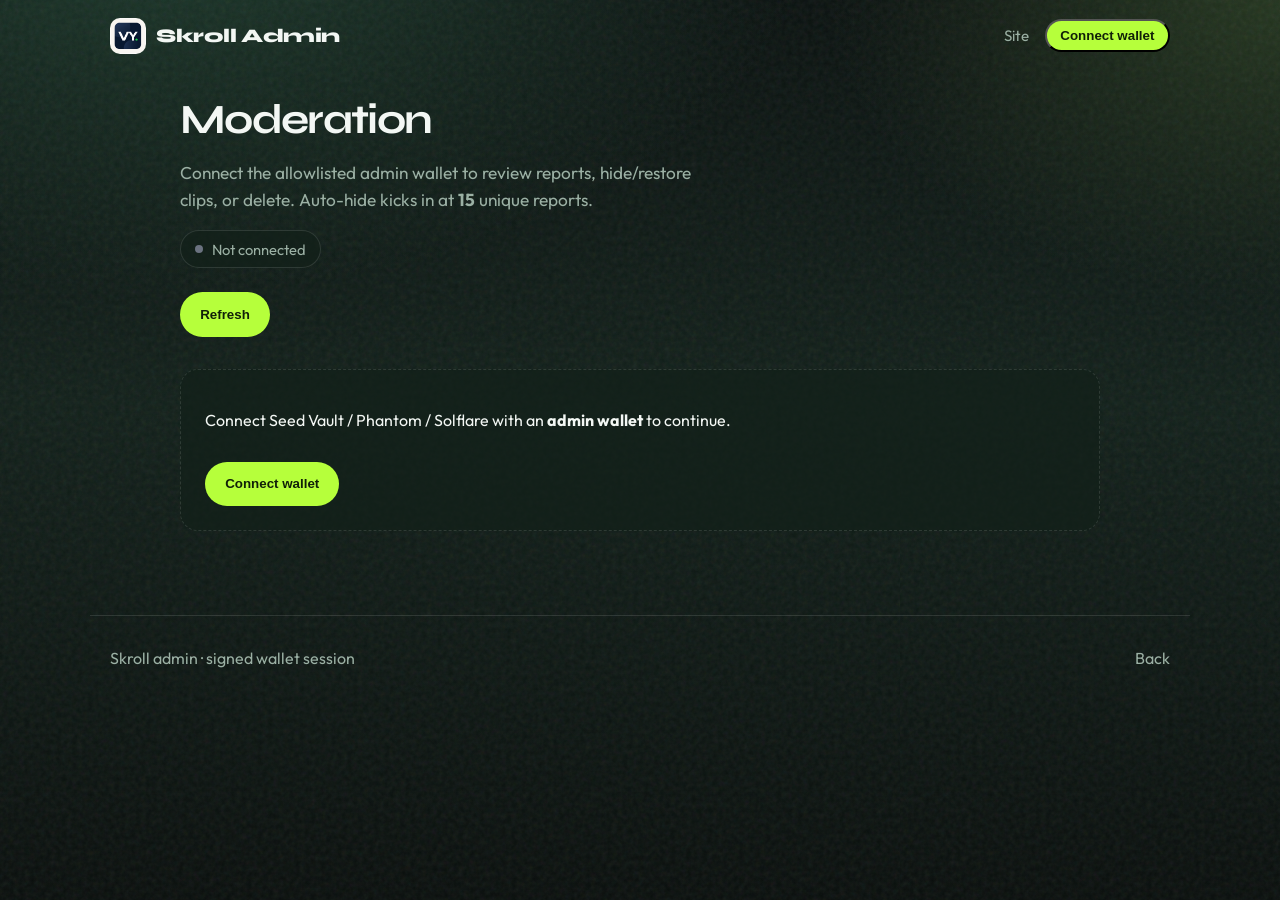
==== admin.html @ eefc5527 "Add wallet-gated admin moderation panel." ====
<!DOCTYPE html>
<html lang="en">
  <head>
    <meta charset="utf-8" />
    <meta name="viewport" content="width=device-width, initial-scale=1" />
    <title>Skroll Admin</title>
    <meta name="robots" content="noindex" />
    <link rel="icon" href="./icon.png" type="image/png" />
    <link rel="preconnect" href="https://fonts.googleapis.com" />
    <link rel="preconnect" href="https://fonts.gstatic.com" crossorigin />
    <link
      href="https://fonts.googleapis.com/css2?family=Outfit:wght@400;600;700;800&family=Syne:wght@700;800&display=swap"
      rel="stylesheet"
    />
    <link rel="stylesheet" href="./styles.css" />
    <link rel="stylesheet" href="./admin.css" />
  </head>
  <body>
    <div class="grain" aria-hidden="true"></div>

    <header class="top">
      <a class="brand" href="./">
        <img src="./icon.png" alt="" width="36" height="36" />
        <span>Skroll Admin</span>
      </a>
      <nav>
        <a href="./">Site</a>
        <button class="nav-cta" type="button" id="connectBtn">Connect wallet</button>
      </nav>
    </header>

    <main class="admin">
      <section class="admin-hero">
        <h1>Moderation</h1>
        <p class="lede">
          Connect the allowlisted admin wallet to review reports, hide/restore clips, or delete.
          Auto-hide kicks in at <strong>15</strong> unique reports.
        </p>
        <div class="session" id="session">
          <span class="dot" id="sessionDot"></span>
          <span id="sessionLabel">Not connected</span>
        </div>
      </section>

      <section class="admin-toolbar" id="toolbar" hidden>
        <button class="btn primary" type="button" id="refreshBtn">Refresh</button>
        <span id="stats" class="muted"></span>
      </section>

      <p class="err" id="error" hidden></p>

      <div class="gate" id="gate">
        <p>Connect Seed Vault / Phantom / Solflare with an <strong>admin wallet</strong> to continue.</p>
        <button class="btn primary" type="button" id="connectBtn2">Connect wallet</button>
      </div>

      <div class="admin-list" id="list" hidden></div>
    </main>

    <footer>
      <span>Skroll admin · signed wallet session</span>
      <a href="./">Back</a>
    </footer>

    <script src="./admin.js"></script>
  </body>
</html>
---- styles.css ----
:root {
  --bg0: #0b1210;
  --bg1: #12201a;
  --ink: #f3f7f4;
  --muted: #9bb0a4;
  --line: rgba(243, 247, 244, 0.12);
  --accent: #b6ff3b;
  --accent-ink: #102008;
  --warn: #ff7a59;
  --card: rgba(18, 32, 26, 0.72);
  --font-display: "Syne", sans-serif;
  --font-body: "Outfit", sans-serif;
  --radius: 18px;
  --max: 1100px;
}

* {
  box-sizing: border-box;
}

html {
  scroll-behavior: smooth;
}

body {
  margin: 0;
  min-height: 100vh;
  color: var(--ink);
  font-family: var(--font-body);
  background:
    radial-gradient(1200px 700px at 12% -10%, #1d3a2c 0%, transparent 55%),
    radial-gradient(900px 600px at 100% 0%, #24351f 0%, transparent 50%),
    linear-gradient(180deg, var(--bg0), var(--bg1) 45%, #0a0f0d);
  overflow-x: hidden;
}

a {
  color: inherit;
  text-decoration: none;
}

code {
  font-size: 0.92em;
  color: var(--accent);
}

.grain {
  pointer-events: none;
  position: fixed;
  inset: 0;
  opacity: 0.08;
  background-image: url("data:image/svg+xml,%3Csvg viewBox='0 0 200 200' xmlns='http://www.w3.org/2000/svg'%3E%3Cfilter id='n'%3E%3CfeTurbulence type='fractalNoise' baseFrequency='0.85' numOctaves='3' stitchTiles='stitch'/%3E%3C/filter%3E%3Crect width='100%25' height='100%25' filter='url(%23n)'/%3E%3C/svg%3E");
  z-index: 0;
}

.top,
main,
footer {
  position: relative;
  z-index: 1;
}

.top {
  max-width: var(--max);
  margin: 0 auto;
  padding: 1.1rem 1.25rem;
  display: flex;
  align-items: center;
  justify-content: space-between;
  gap: 1rem;
}

.brand {
  display: inline-flex;
  align-items: center;
  gap: 0.65rem;
  font-family: var(--font-display);
  font-weight: 800;
  letter-spacing: -0.03em;
  font-size: 1.2rem;
}

.brand img {
  border-radius: 10px;
}

nav {
  display: flex;
  align-items: center;
  gap: 1rem;
  color: var(--muted);
  font-size: 0.95rem;
}

nav a:hover {
  color: var(--ink);
}

.nav-cta {
  color: var(--accent-ink) !important;
  background: var(--accent);
  padding: 0.45rem 0.85rem;
  border-radius: 999px;
  font-weight: 700;
}

.hero {
  max-width: var(--max);
  margin: 0 auto;
  min-height: calc(100vh - 5rem);
  padding: 1.5rem 1.25rem 3rem;
  display: grid;
  grid-template-columns: 1.1fr 0.9fr;
  gap: 2rem;
  align-items: center;
}

.brand-mark {
  margin: 0 0 0.35rem;
  font-family: var(--font-display);
  font-size: clamp(3.4rem, 9vw, 6.4rem);
  font-weight: 800;
  letter-spacing: -0.06em;
  line-height: 0.9;
  background: linear-gradient(120deg, var(--ink) 20%, var(--accent));
  -webkit-background-clip: text;
  background-clip: text;
  color: transparent;
  animation: rise 0.9s ease both;
}

.hero h1 {
  margin: 0;
  font-family: var(--font-display);
  font-size: clamp(1.7rem, 3.6vw, 2.6rem);
  line-height: 1.05;
  letter-spacing: -0.04em;
  animation: rise 0.9s ease 0.08s both;
}

.lede {
  max-width: 34rem;
  margin: 1rem 0 0;
  color: var(--muted);
  font-size: 1.08rem;
  line-height: 1.55;
  animation: rise 0.9s ease 0.16s both;
}

.cta-row {
  display: flex;
  flex-wrap: wrap;
  gap: 0.75rem;
  margin-top: 1.5rem;
  animation: rise 0.9s ease 0.24s both;
}

.btn {
  display: inline-flex;
  align-items: center;
  justify-content: center;
  padding: 0.85rem 1.2rem;
  border-radius: 999px;
  font-weight: 700;
  border: 1px solid transparent;
  transition: transform 0.2s ease, background 0.2s ease, border-color 0.2s ease;
}

.btn:hover {
  transform: translateY(-1px);
}

.btn.primary {
  background: var(--accent);
  color: var(--accent-ink);
}

.btn.ghost {
  border-color: var(--line);
  color: var(--ink);
  background: transparent;
}

.hero-stage {
  display: flex;
  justify-content: center;
  animation: float-in 1s ease 0.2s both;
}

.phone {
  width: min(280px, 72vw);
  aspect-ratio: 9 / 17;
  border-radius: 34px;
  padding: 10px;
  background: linear-gradient(160deg, #2a3d32, #0d1411);
  box-shadow: 0 30px 80px rgba(0, 0, 0, 0.45);
  border: 1px solid var(--line);
}

.phone-screen {
  position: relative;
  height: 100%;
  border-radius: 26px;
  overflow: hidden;
  background:
    linear-gradient(180deg, transparent 40%, rgba(0, 0, 0, 0.7)),
    radial-gradient(circle at 30% 20%, #6fd36a55, transparent 40%),
    linear-gradient(145deg, #1a2c24, #08110d 70%);
}

.scan {
  position: absolute;
  inset: -20% 0 auto;
  height: 35%;
  background: linear-gradient(180deg, transparent, rgba(182, 255, 59, 0.18), transparent);
  animation: scan 3.8s ease-in-out infinite;
}

.phone-ui {
  position: absolute;
  left: 1rem;
  right: 1rem;
  bottom: 1.2rem;
  display: grid;
  gap: 0.25rem;
}

.phone-ui .pill {
  width: fit-content;
  padding: 0.2rem 0.55rem;
  border-radius: 999px;
  background: var(--accent);
  color: var(--accent-ink);
  font-size: 0.7rem;
  font-weight: 800;
  letter-spacing: 0.06em;
}

.phone-ui strong {
  font-size: 1.05rem;
}

.phone-ui em {
  font-style: normal;
  color: var(--muted);
  font-size: 0.85rem;
}

.section {
  max-width: var(--max);
  margin: 0 auto;
  padding: 4rem 1.25rem;
}

.section h2 {
  margin: 0;
  font-family: var(--font-display);
  font-size: clamp(1.8rem, 4vw, 2.6rem);
  letter-spacing: -0.04em;
}

.section-lede {
  margin: 0.6rem 0 0;
  color: var(--muted);
  max-width: 36rem;
}

.steps {
  list-style: none;
  margin: 2rem 0 0;
  padding: 0;
  display: grid;
  grid-template-columns: repeat(3, 1fr);
  gap: 1rem;
}

.steps li {
  padding: 1.25rem;
  border: 1px solid var(--line);
  border-radius: var(--radius);
  background: var(--card);
  backdrop-filter: blur(8px);
}

.steps span {
  display: block;
  color: var(--accent);
  font-family: var(--font-display);
  font-weight: 800;
  margin-bottom: 0.8rem;
}

.steps h3 {
  margin: 0 0 0.4rem;
  font-size: 1.15rem;
}

.steps p {
  margin: 0;
  color: var(--muted);
  line-height: 1.45;
}

.get-card {
  margin-top: 1.5rem;
  padding: 1.25rem;
  border: 1px solid var(--line);
  border-radius: var(--radius);
  background: var(--card);
  display: grid;
  grid-template-columns: auto 1fr auto;
  gap: 1rem;
  align-items: center;
}

.get-card img {
  border-radius: 16px;
}

.get-card strong {
  display: block;
  font-size: 1.15rem;
}

.get-card p {
  margin: 0.25rem 0 0;
  color: var(--muted);
}

footer {
  max-width: var(--max);
  margin: 0 auto;
  padding: 2rem 1.25rem 3rem;
  display: flex;
  justify-content: space-between;
  color: var(--muted);
  border-top: 1px solid var(--line);
}

/* Moderation page */
.mod {
  max-width: 720px;
  margin: 0 auto;
  padding: 2rem 1.25rem 4rem;
}

.mod h1 {
  font-family: var(--font-display);
  letter-spacing: -0.04em;
  margin: 0 0 0.4rem;
}

.mod .lede {
  margin-top: 0.4rem;
}

.form {
  margin-top: 1.5rem;
  display: grid;
  gap: 0.85rem;
}

.form label {
  display: grid;
  gap: 0.35rem;
  color: var(--muted);
  font-size: 0.92rem;
}

.form input {
  width: 100%;
  padding: 0.85rem 1rem;
  border-radius: 12px;
  border: 1px solid var(--line);
  background: rgba(0, 0, 0, 0.28);
  color: var(--ink);
  font: inherit;
}

.form input:focus {
  outline: 2px solid color-mix(in srgb, var(--accent) 55%, transparent);
  border-color: transparent;
}

.result {
  margin-top: 1.25rem;
  padding: 1.1rem 1.2rem;
  border-radius: var(--radius);
  border: 1px solid var(--line);
  background: var(--card);
  display: none;
}

.result.show {
  display: block;
  animation: rise 0.35s ease both;
}

.result.hidden-clip {
  border-color: color-mix(in srgb, var(--warn) 50%, var(--line));
}

.result dl {
  margin: 0;
  display: grid;
  grid-template-columns: 8rem 1fr;
  gap: 0.45rem 0.75rem;
}

.result dt {
  color: var(--muted);
}

.result dd {
  margin: 0;
  font-weight: 600;
}

.bar {
  margin-top: 1rem;
  height: 10px;
  border-radius: 999px;
  background: rgba(255, 255, 255, 0.08);
  overflow: hidden;
}

.bar > i {
  display: block;
  height: 100%;
  width: 0%;
  background: linear-gradient(90deg, #6fd36a, var(--accent));
  transition: width 0.45s ease;
}

.err {
  color: var(--warn);
  margin-top: 0.75rem;
}

@keyframes rise {
  from {
    opacity: 0;
    transform: translateY(14px);
  }
  to {
    opacity: 1;
    transform: translateY(0);
  }
}

@keyframes float-in {
  from {
    opacity: 0;
    transform: translateY(24px) scale(0.98);
  }
  to {
    opacity: 1;
    transform: translateY(0) scale(1);
  }
}

@keyframes scan {
  0%,
  100% {
    transform: translateY(0);
  }
  50% {
    transform: translateY(220%);
  }
}

@media (max-width: 860px) {
  .hero {
    grid-template-columns: 1fr;
    min-height: auto;
    padding-top: 1rem;
  }

  .hero-stage {
    order: -1;
  }

  .phone {
    width: min(220px, 58vw);
  }

  .steps,
  .get-card {
    grid-template-columns: 1fr;
  }

  nav a:not(.nav-cta) {
    display: none;
  }
}
---- admin.css ----
.admin {
  max-width: 960px;
  margin: 0 auto;
  padding: 1.5rem 1.25rem 4rem;
}

.admin-hero h1 {
  margin: 0;
  font-family: var(--font-display);
  letter-spacing: -0.04em;
  font-size: clamp(1.8rem, 4vw, 2.6rem);
}

.session {
  margin-top: 1rem;
  display: inline-flex;
  align-items: center;
  gap: 0.55rem;
  padding: 0.55rem 0.85rem;
  border-radius: 999px;
  border: 1px solid var(--line);
  background: var(--card);
  color: var(--muted);
  font-size: 0.92rem;
}

.session .dot {
  width: 0.55rem;
  height: 0.55rem;
  border-radius: 50%;
  background: #6b7280;
}

.session.on .dot {
  background: var(--accent);
  box-shadow: 0 0 0 4px color-mix(in srgb, var(--accent) 25%, transparent);
}

.session.on {
  color: var(--ink);
}

.admin-toolbar {
  margin-top: 1.5rem;
  display: flex;
  align-items: center;
  gap: 1rem;
  flex-wrap: wrap;
}

.muted {
  color: var(--muted);
}

.gate {
  margin-top: 2rem;
  padding: 1.5rem;
  border: 1px dashed var(--line);
  border-radius: var(--radius);
  background: var(--card);
  display: grid;
  gap: 1rem;
  justify-items: start;
}

.admin-list {
  margin-top: 1.25rem;
  display: grid;
  gap: 0.85rem;
}

.clip {
  display: grid;
  grid-template-columns: 96px 1fr auto;
  gap: 1rem;
  padding: 0.9rem;
  border: 1px solid var(--line);
  border-radius: var(--radius);
  background: var(--card);
  align-items: center;
}

.clip.is-hidden {
  border-color: color-mix(in srgb, var(--warn) 45%, var(--line));
}

.clip video,
.clip .thumb {
  width: 96px;
  height: 128px;
  object-fit: cover;
  border-radius: 12px;
  background: #000;
}

.clip .thumb {
  display: grid;
  place-items: center;
  color: var(--muted);
  font-size: 0.75rem;
  border: 1px solid var(--line);
}

.clip h3 {
  margin: 0 0 0.25rem;
  font-size: 1rem;
}

.clip p {
  margin: 0;
  color: var(--muted);
  font-size: 0.88rem;
  line-height: 1.4;
  word-break: break-all;
}

.clip .meta {
  margin-top: 0.45rem;
  display: flex;
  flex-wrap: wrap;
  gap: 0.4rem;
}

.badge {
  display: inline-flex;
  padding: 0.18rem 0.5rem;
  border-radius: 999px;
  font-size: 0.72rem;
  font-weight: 700;
  letter-spacing: 0.03em;
  background: rgba(255, 255, 255, 0.08);
}

.badge.warn {
  background: color-mix(in srgb, var(--warn) 25%, transparent);
  color: #ffd0c4;
}

.badge.ok {
  background: color-mix(in srgb, var(--accent) 22%, transparent);
  color: var(--accent);
}

.actions {
  display: grid;
  gap: 0.4rem;
}

.actions .btn {
  padding: 0.55rem 0.85rem;
  font-size: 0.85rem;
  border-radius: 12px;
}

.btn.danger {
  background: transparent;
  border: 1px solid color-mix(in srgb, var(--warn) 55%, var(--line));
  color: #ffd0c4;
}

.btn.danger:hover {
  background: color-mix(in srgb, var(--warn) 18%, transparent);
}

.empty {
  padding: 1.5rem;
  border: 1px solid var(--line);
  border-radius: var(--radius);
  color: var(--muted);
}

@media (max-width: 720px) {
  .clip {
    grid-template-columns: 72px 1fr;
  }

  .actions {
    grid-column: 1 / -1;
    grid-template-columns: 1fr 1fr;
  }

  .clip video,
  .clip .thumb {
    width: 72px;
    height: 96px;
  }
}
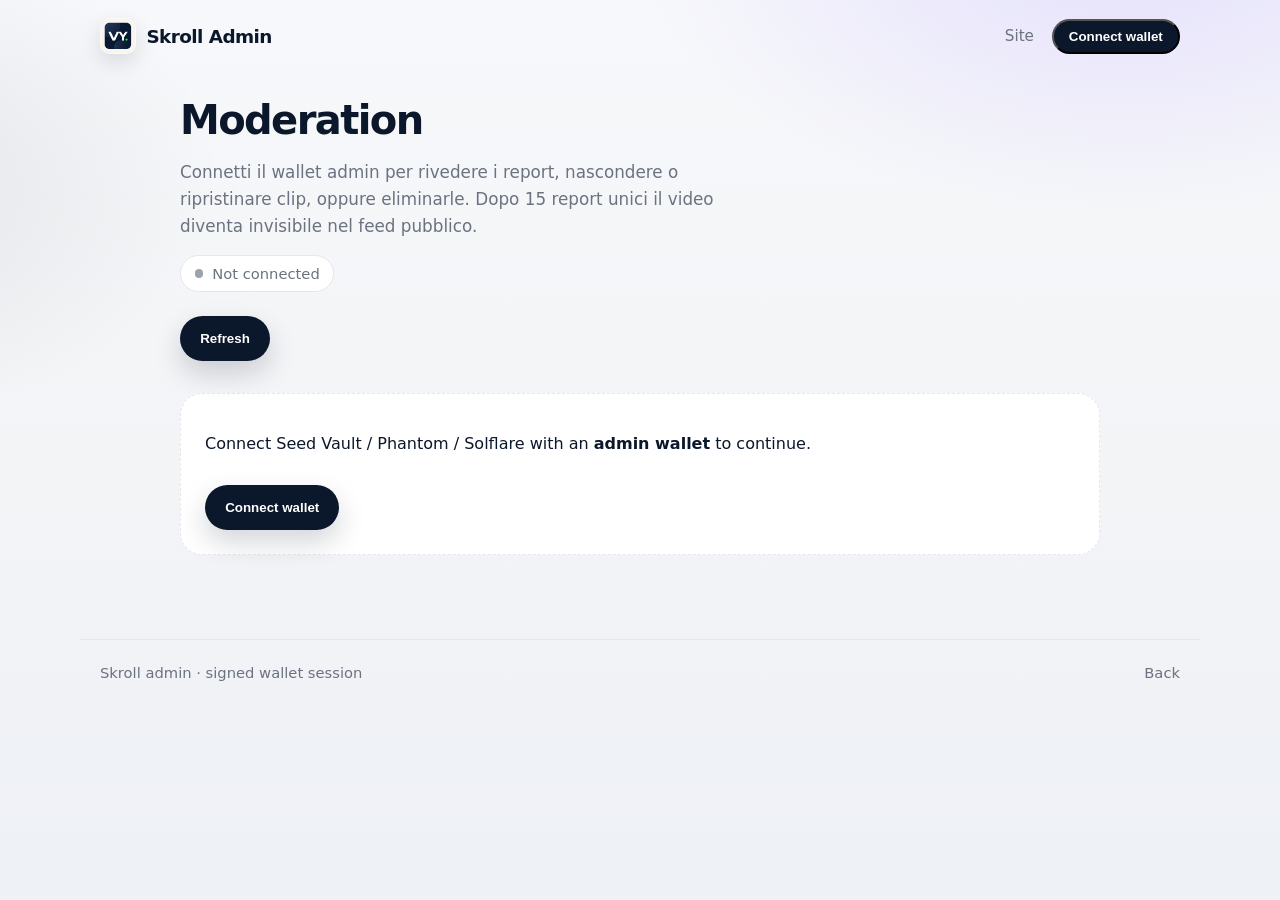
==== commit e4a821f8: "Restyle Skroll site with app screens and navy theme." ====
--- a/admin.html
+++ b/admin.html
@@ -33,8 +33,8 @@
       <section class="admin-hero">
         <h1>Moderation</h1>
         <p class="lede">
-          Connect the allowlisted admin wallet to review reports, hide/restore clips, or delete.
-          Auto-hide kicks in at <strong>15</strong> unique reports.
+          Connetti il wallet admin per rivedere i report, nascondere o ripristinare clip, oppure eliminarle.
+          Dopo 15 report unici il video diventa invisibile nel feed pubblico.
         </p>
         <div class="session" id="session">
           <span class="dot" id="sessionDot"></span>
--- a/styles.css
+++ b/styles.css
@@ -1,17 +1,17 @@
 :root {
-  --bg0: #0b1210;
-  --bg1: #12201a;
-  --ink: #f3f7f4;
-  --muted: #9bb0a4;
-  --line: rgba(243, 247, 244, 0.12);
-  --accent: #b6ff3b;
-  --accent-ink: #102008;
-  --warn: #ff7a59;
-  --card: rgba(18, 32, 26, 0.72);
-  --font-display: "Syne", sans-serif;
-  --font-body: "Outfit", sans-serif;
-  --radius: 18px;
-  --max: 1100px;
+  --bg: #f4f5f7;
+  --bg-deep: #e8ebf1;
+  --ink: #0b172a;
+  --ink-soft: #15233a;
+  --muted: #6b7280;
+  --line: #e5e7eb;
+  --card: #ffffff;
+  --purple: #7c5cff;
+  --purple-soft: #ede9ff;
+  --navy: #0b172a;
+  --font: "Space Grotesk", system-ui, sans-serif;
+  --max: 1120px;
+  --radius: 22px;
 }
 
 * {
@@ -26,11 +26,11 @@
   margin: 0;
   min-height: 100vh;
   color: var(--ink);
-  font-family: var(--font-body);
+  font-family: var(--font);
   background:
-    radial-gradient(1200px 700px at 12% -10%, #1d3a2c 0%, transparent 55%),
-    radial-gradient(900px 600px at 100% 0%, #24351f 0%, transparent 50%),
-    linear-gradient(180deg, var(--bg0), var(--bg1) 45%, #0a0f0d);
+    radial-gradient(900px 520px at 88% -8%, rgba(124, 92, 255, 0.16), transparent 55%),
+    radial-gradient(700px 480px at -10% 20%, rgba(11, 23, 42, 0.08), transparent 50%),
+    linear-gradient(180deg, #f7f8fb 0%, var(--bg) 40%, #eef1f6 100%);
   overflow-x: hidden;
 }
 
@@ -40,19 +40,16 @@
 }
 
 code {
+  font-family: var(--font);
   font-size: 0.92em;
-  color: var(--accent);
-}
-
-.grain {
-  pointer-events: none;
-  position: fixed;
-  inset: 0;
-  opacity: 0.08;
-  background-image: url("data:image/svg+xml,%3Csvg viewBox='0 0 200 200' xmlns='http://www.w3.org/2000/svg'%3E%3Cfilter id='n'%3E%3CfeTurbulence type='fractalNoise' baseFrequency='0.85' numOctaves='3' stitchTiles='stitch'/%3E%3C/filter%3E%3Crect width='100%25' height='100%25' filter='url(%23n)'/%3E%3C/svg%3E");
-  z-index: 0;
-}
-
+  color: var(--purple);
+  background: var(--purple-soft);
+  padding: 0.12rem 0.4rem;
+  border-radius: 8px;
+}
+
+.aurora,
+.grid-fade,
 .top,
 main,
 footer {
@@ -60,10 +57,35 @@
   z-index: 1;
 }
 
+.aurora {
+  pointer-events: none;
+  position: fixed;
+  inset: -10% -5%;
+  z-index: 0;
+  background:
+    radial-gradient(circle at 20% 30%, rgba(124, 92, 255, 0.12), transparent 28%),
+    radial-gradient(circle at 75% 15%, rgba(21, 35, 58, 0.1), transparent 32%);
+  filter: blur(8px);
+  animation: drift 16s ease-in-out infinite alternate;
+}
+
+.grid-fade {
+  pointer-events: none;
+  position: fixed;
+  inset: 0;
+  z-index: 0;
+  opacity: 0.35;
+  background-image:
+    linear-gradient(rgba(11, 23, 42, 0.035) 1px, transparent 1px),
+    linear-gradient(90deg, rgba(11, 23, 42, 0.035) 1px, transparent 1px);
+  background-size: 48px 48px;
+  mask-image: radial-gradient(ellipse at center, black 20%, transparent 75%);
+}
+
 .top {
   max-width: var(--max);
   margin: 0 auto;
-  padding: 1.1rem 1.25rem;
+  padding: 1.15rem 1.25rem;
   display: flex;
   align-items: center;
   justify-content: space-between;
@@ -74,22 +96,23 @@
   display: inline-flex;
   align-items: center;
   gap: 0.65rem;
-  font-family: var(--font-display);
-  font-weight: 800;
+  font-weight: 700;
   letter-spacing: -0.03em;
-  font-size: 1.2rem;
+  font-size: 1.15rem;
 }
 
 .brand img {
   border-radius: 10px;
+  box-shadow: 0 8px 20px rgba(11, 23, 42, 0.12);
 }
 
 nav {
   display: flex;
   align-items: center;
-  gap: 1rem;
+  gap: 1.1rem;
   color: var(--muted);
   font-size: 0.95rem;
+  font-weight: 500;
 }
 
 nav a:hover {
@@ -97,54 +120,57 @@
 }
 
 .nav-cta {
-  color: var(--accent-ink) !important;
-  background: var(--accent);
-  padding: 0.45rem 0.85rem;
+  color: #fff !important;
+  background: var(--navy);
+  padding: 0.5rem 0.95rem;
   border-radius: 999px;
-  font-weight: 700;
+  font-weight: 600;
+  transition: transform 0.2s ease, background 0.2s ease;
+}
+
+.nav-cta:hover {
+  transform: translateY(-1px);
+  background: var(--ink-soft);
 }
 
 .hero {
   max-width: var(--max);
   margin: 0 auto;
-  min-height: calc(100vh - 5rem);
-  padding: 1.5rem 1.25rem 3rem;
+  padding: 1rem 1.25rem 3.5rem;
   display: grid;
-  grid-template-columns: 1.1fr 0.9fr;
+  grid-template-columns: 0.95fr 1.05fr;
   gap: 2rem;
   align-items: center;
-}
-
-.brand-mark {
-  margin: 0 0 0.35rem;
-  font-family: var(--font-display);
-  font-size: clamp(3.4rem, 9vw, 6.4rem);
-  font-weight: 800;
+  min-height: calc(100vh - 5.5rem);
+}
+
+.brand-lockup {
+  margin: 0 0 0.2rem;
+  font-size: clamp(3.2rem, 8vw, 5.8rem);
+  font-weight: 700;
   letter-spacing: -0.06em;
-  line-height: 0.9;
-  background: linear-gradient(120deg, var(--ink) 20%, var(--accent));
-  -webkit-background-clip: text;
-  background-clip: text;
-  color: transparent;
-  animation: rise 0.9s ease both;
+  line-height: 0.92;
+  color: var(--navy);
+  animation: rise 0.85s ease both;
 }
 
 .hero h1 {
   margin: 0;
-  font-family: var(--font-display);
-  font-size: clamp(1.7rem, 3.6vw, 2.6rem);
-  line-height: 1.05;
-  letter-spacing: -0.04em;
-  animation: rise 0.9s ease 0.08s both;
+  font-size: clamp(1.55rem, 3.2vw, 2.35rem);
+  font-weight: 600;
+  letter-spacing: -0.035em;
+  line-height: 1.12;
+  color: var(--ink-soft);
+  animation: rise 0.85s ease 0.08s both;
 }
 
 .lede {
+  margin: 1rem 0 0;
   max-width: 34rem;
-  margin: 1rem 0 0;
   color: var(--muted);
-  font-size: 1.08rem;
-  line-height: 1.55;
-  animation: rise 0.9s ease 0.16s both;
+  font-size: 1.05rem;
+  line-height: 1.6;
+  animation: rise 0.85s ease 0.16s both;
 }
 
 .cta-row {
@@ -152,18 +178,19 @@
   flex-wrap: wrap;
   gap: 0.75rem;
   margin-top: 1.5rem;
-  animation: rise 0.9s ease 0.24s both;
+  animation: rise 0.85s ease 0.24s both;
 }
 
 .btn {
   display: inline-flex;
   align-items: center;
   justify-content: center;
-  padding: 0.85rem 1.2rem;
+  padding: 0.88rem 1.2rem;
   border-radius: 999px;
-  font-weight: 700;
+  font-weight: 600;
   border: 1px solid transparent;
-  transition: transform 0.2s ease, background 0.2s ease, border-color 0.2s ease;
+  transition: transform 0.2s ease, background 0.2s ease, border-color 0.2s ease,
+    box-shadow 0.2s ease;
 }
 
 .btn:hover {
@@ -171,98 +198,150 @@
 }
 
 .btn.primary {
-  background: var(--accent);
-  color: var(--accent-ink);
+  background: var(--navy);
+  color: #fff;
+  box-shadow: 0 12px 28px rgba(11, 23, 42, 0.18);
+}
+
+.btn.primary:hover {
+  background: var(--ink-soft);
 }
 
 .btn.ghost {
+  background: rgba(255, 255, 255, 0.7);
   border-color: var(--line);
   color: var(--ink);
-  background: transparent;
-}
-
-.hero-stage {
-  display: flex;
-  justify-content: center;
-  animation: float-in 1s ease 0.2s both;
+  backdrop-filter: blur(8px);
+}
+
+.hero-phones {
+  position: relative;
+  height: min(640px, 78vh);
+  display: grid;
+  place-items: center;
+  perspective: 1200px;
 }
 
 .phone {
-  width: min(280px, 72vw);
-  aspect-ratio: 9 / 17;
-  border-radius: 34px;
-  padding: 10px;
-  background: linear-gradient(160deg, #2a3d32, #0d1411);
-  box-shadow: 0 30px 80px rgba(0, 0, 0, 0.45);
-  border: 1px solid var(--line);
-}
-
-.phone-screen {
-  position: relative;
+  margin: 0;
+  position: absolute;
+  border-radius: 28px;
+  overflow: hidden;
+  background: #0b172a;
+  border: 1px solid rgba(255, 255, 255, 0.55);
+  box-shadow:
+    0 30px 60px rgba(11, 23, 42, 0.22),
+    0 2px 0 rgba(255, 255, 255, 0.35) inset;
+}
+
+.phone img {
+  display: block;
+  width: 100%;
   height: 100%;
-  border-radius: 26px;
-  overflow: hidden;
-  background:
-    linear-gradient(180deg, transparent 40%, rgba(0, 0, 0, 0.7)),
-    radial-gradient(circle at 30% 20%, #6fd36a55, transparent 40%),
-    linear-gradient(145deg, #1a2c24, #08110d 70%);
-}
-
-.scan {
+  object-fit: cover;
+}
+
+.phone-main {
+  width: min(250px, 42vw);
+  aspect-ratio: 9 / 19.2;
+  z-index: 3;
+  animation: floatY 5.5s ease-in-out infinite;
+}
+
+.phone-glow {
   position: absolute;
-  inset: -20% 0 auto;
-  height: 35%;
-  background: linear-gradient(180deg, transparent, rgba(182, 255, 59, 0.18), transparent);
-  animation: scan 3.8s ease-in-out infinite;
-}
-
-.phone-ui {
-  position: absolute;
-  left: 1rem;
-  right: 1rem;
-  bottom: 1.2rem;
-  display: grid;
-  gap: 0.25rem;
-}
-
-.phone-ui .pill {
-  width: fit-content;
-  padding: 0.2rem 0.55rem;
-  border-radius: 999px;
-  background: var(--accent);
-  color: var(--accent-ink);
-  font-size: 0.7rem;
-  font-weight: 800;
-  letter-spacing: 0.06em;
-}
-
-.phone-ui strong {
-  font-size: 1.05rem;
-}
-
-.phone-ui em {
-  font-style: normal;
-  color: var(--muted);
-  font-size: 0.85rem;
+  inset: auto -18% -18% -18%;
+  height: 42%;
+  background: radial-gradient(circle, rgba(124, 92, 255, 0.35), transparent 68%);
+  filter: blur(18px);
+  pointer-events: none;
+  animation: pulse 3.8s ease-in-out infinite;
+}
+
+.phone-side {
+  width: min(190px, 30vw);
+  aspect-ratio: 9 / 19.2;
+  z-index: 2;
+  opacity: 0.96;
+}
+
+.phone-left {
+  transform: translate(-42%, 8%) rotate(-9deg);
+  animation: floatY 6.2s ease-in-out 0.4s infinite;
+}
+
+.phone-right {
+  transform: translate(42%, 12%) rotate(9deg);
+  animation: floatY 6.8s ease-in-out 0.8s infinite;
 }
 
 .section {
   max-width: var(--max);
   margin: 0 auto;
-  padding: 4rem 1.25rem;
+  padding: 4.2rem 1.25rem;
 }
 
 .section h2 {
   margin: 0;
-  font-family: var(--font-display);
-  font-size: clamp(1.8rem, 4vw, 2.6rem);
+  font-size: clamp(1.7rem, 3.5vw, 2.5rem);
   letter-spacing: -0.04em;
+  font-weight: 700;
 }
 
 .section-lede {
-  margin: 0.6rem 0 0;
+  margin: 0.7rem 0 0;
+  max-width: 38rem;
   color: var(--muted);
-  max-width: 36rem;
+  line-height: 1.55;
+  font-size: 1.02rem;
+}
+
+.showcase {
+  margin-top: 2rem;
+  display: grid;
+  grid-template-columns: repeat(3, 1fr);
+  gap: 1.1rem;
+}
+
+.shot {
+  background: var(--card);
+  border: 1px solid var(--line);
+  border-radius: var(--radius);
+  padding: 0.9rem 0.9rem 1.15rem;
+  box-shadow: 0 16px 40px rgba(11, 23, 42, 0.05);
+}
+
+.shot-frame {
+  border-radius: 16px;
+  overflow: hidden;
+  background: var(--navy);
+  aspect-ratio: 9 / 16;
+  margin-bottom: 0.95rem;
+}
+
+.shot-frame img {
+  width: 100%;
+  height: 100%;
+  object-fit: cover;
+  display: block;
+  transition: transform 0.55s ease;
+}
+
+.shot:hover .shot-frame img {
+  transform: scale(1.035);
+}
+
+.shot h3 {
+  margin: 0 0 0.3rem;
+  font-size: 1.08rem;
+  letter-spacing: -0.02em;
+}
+
+.shot p {
+  margin: 0;
+  color: var(--muted);
+  line-height: 1.45;
+  font-size: 0.95rem;
 }
 
 .steps {
@@ -275,23 +354,23 @@
 }
 
 .steps li {
-  padding: 1.25rem;
+  background: rgba(255, 255, 255, 0.82);
   border: 1px solid var(--line);
   border-radius: var(--radius);
-  background: var(--card);
+  padding: 1.25rem;
   backdrop-filter: blur(8px);
 }
 
 .steps span {
-  display: block;
-  color: var(--accent);
-  font-family: var(--font-display);
-  font-weight: 800;
-  margin-bottom: 0.8rem;
+  display: inline-block;
+  font-weight: 700;
+  color: var(--purple);
+  margin-bottom: 0.7rem;
+  letter-spacing: 0.04em;
 }
 
 .steps h3 {
-  margin: 0 0 0.4rem;
+  margin: 0 0 0.35rem;
   font-size: 1.15rem;
 }
 
@@ -301,146 +380,87 @@
   line-height: 1.45;
 }
 
-.get-card {
-  margin-top: 1.5rem;
-  padding: 1.25rem;
-  border: 1px solid var(--line);
-  border-radius: var(--radius);
-  background: var(--card);
+.get-panel {
   display: grid;
   grid-template-columns: auto 1fr auto;
-  gap: 1rem;
+  gap: 1.1rem;
   align-items: center;
-}
-
-.get-card img {
+  padding: 1.35rem;
+  border-radius: calc(var(--radius) + 4px);
+  background: linear-gradient(135deg, #101c31, #1a2740 55%, #241d45);
+  color: #fff;
+  box-shadow: 0 24px 50px rgba(11, 23, 42, 0.2);
+  position: relative;
+  overflow: hidden;
+}
+
+.get-panel::before {
+  content: "";
+  position: absolute;
+  inset: -30% auto auto 40%;
+  width: 280px;
+  height: 280px;
+  background: radial-gradient(circle, rgba(124, 92, 255, 0.35), transparent 70%);
+  pointer-events: none;
+}
+
+.get-panel > * {
+  position: relative;
+  z-index: 1;
+}
+
+.get-panel img {
   border-radius: 16px;
 }
 
-.get-card strong {
-  display: block;
-  font-size: 1.15rem;
-}
-
-.get-card p {
-  margin: 0.25rem 0 0;
-  color: var(--muted);
+.get-panel h2 {
+  margin: 0;
+  font-size: 1.45rem;
+  color: #fff;
+}
+
+.get-panel p {
+  margin: 0.35rem 0 0;
+  color: rgba(255, 255, 255, 0.72);
+}
+
+.get-panel .btn.primary {
+  background: #fff;
+  color: var(--navy);
+  box-shadow: none;
+}
+
+.get-panel code {
+  background: rgba(255, 255, 255, 0.12);
+  color: #d7ccff;
 }
 
 footer {
   max-width: var(--max);
   margin: 0 auto;
-  padding: 2rem 1.25rem 3rem;
+  padding: 1.5rem 1.25rem 2.5rem;
   display: flex;
   justify-content: space-between;
   color: var(--muted);
   border-top: 1px solid var(--line);
-}
-
-/* Moderation page */
-.mod {
-  max-width: 720px;
-  margin: 0 auto;
-  padding: 2rem 1.25rem 4rem;
-}
-
-.mod h1 {
-  font-family: var(--font-display);
-  letter-spacing: -0.04em;
-  margin: 0 0 0.4rem;
-}
-
-.mod .lede {
-  margin-top: 0.4rem;
-}
-
-.form {
-  margin-top: 1.5rem;
-  display: grid;
-  gap: 0.85rem;
-}
-
-.form label {
-  display: grid;
-  gap: 0.35rem;
-  color: var(--muted);
   font-size: 0.92rem;
 }
 
-.form input {
-  width: 100%;
-  padding: 0.85rem 1rem;
-  border-radius: 12px;
-  border: 1px solid var(--line);
-  background: rgba(0, 0, 0, 0.28);
-  color: var(--ink);
-  font: inherit;
-}
-
-.form input:focus {
-  outline: 2px solid color-mix(in srgb, var(--accent) 55%, transparent);
-  border-color: transparent;
-}
-
-.result {
-  margin-top: 1.25rem;
-  padding: 1.1rem 1.2rem;
-  border-radius: var(--radius);
-  border: 1px solid var(--line);
-  background: var(--card);
-  display: none;
-}
-
-.result.show {
-  display: block;
-  animation: rise 0.35s ease both;
-}
-
-.result.hidden-clip {
-  border-color: color-mix(in srgb, var(--warn) 50%, var(--line));
-}
-
-.result dl {
-  margin: 0;
-  display: grid;
-  grid-template-columns: 8rem 1fr;
-  gap: 0.45rem 0.75rem;
-}
-
-.result dt {
-  color: var(--muted);
-}
-
-.result dd {
-  margin: 0;
-  font-weight: 600;
-}
-
-.bar {
-  margin-top: 1rem;
-  height: 10px;
-  border-radius: 999px;
-  background: rgba(255, 255, 255, 0.08);
-  overflow: hidden;
-}
-
-.bar > i {
-  display: block;
-  height: 100%;
-  width: 0%;
-  background: linear-gradient(90deg, #6fd36a, var(--accent));
-  transition: width 0.45s ease;
-}
-
-.err {
-  color: var(--warn);
-  margin-top: 0.75rem;
+.reveal {
+  opacity: 0;
+  transform: translateY(18px);
+  transition: opacity 0.7s ease, transform 0.7s ease;
+}
+
+.reveal.in {
+  opacity: 1;
+  transform: translateY(0);
 }
 
 @keyframes rise {
   from {
     opacity: 0;
-    transform: translateY(14px);
+    transform: translateY(16px);
   }
   to {
     opacity: 1;
@@ -448,48 +468,91 @@
   }
 }
 
-@keyframes float-in {
-  from {
-    opacity: 0;
-    transform: translateY(24px) scale(0.98);
-  }
-  to {
-    opacity: 1;
-    transform: translateY(0) scale(1);
-  }
-}
-
-@keyframes scan {
+@keyframes floatY {
   0%,
   100% {
-    transform: translateY(0);
+    translate: 0 0;
   }
   50% {
-    transform: translateY(220%);
-  }
-}
-
-@media (max-width: 860px) {
+    translate: 0 -10px;
+  }
+}
+
+@keyframes pulse {
+  0%,
+  100% {
+    opacity: 0.55;
+  }
+  50% {
+    opacity: 1;
+  }
+}
+
+@keyframes drift {
+  from {
+    transform: translate3d(0, 0, 0) scale(1);
+  }
+  to {
+    transform: translate3d(2%, 1.5%, 0) scale(1.04);
+  }
+}
+
+@media (max-width: 960px) {
   .hero {
     grid-template-columns: 1fr;
     min-height: auto;
-    padding-top: 1rem;
-  }
-
-  .hero-stage {
+    padding-top: 0.5rem;
+  }
+
+  .hero-phones {
     order: -1;
-  }
-
-  .phone {
-    width: min(220px, 58vw);
-  }
-
-  .steps,
-  .get-card {
+    height: 420px;
+    margin-bottom: 0.5rem;
+  }
+
+  .phone-main {
+    width: min(200px, 48vw);
+  }
+
+  .phone-side {
+    width: min(150px, 34vw);
+  }
+
+  .showcase,
+  .steps {
     grid-template-columns: 1fr;
+  }
+
+  .get-panel {
+    grid-template-columns: 1fr;
+    justify-items: start;
   }
 
   nav a:not(.nav-cta) {
     display: none;
   }
 }
+
+@media (prefers-reduced-motion: reduce) {
+  .aurora,
+  .phone-main,
+  .phone-side,
+  .phone-glow,
+  .reveal {
+    animation: none !important;
+    transition: none !important;
+  }
+
+  .reveal {
+    opacity: 1;
+    transform: none;
+  }
+}
+
+/* Shared admin tokens (light professional) */
+.admin,
+.mod {
+  max-width: 960px;
+  margin: 0 auto;
+  padding: 1.5rem 1.25rem 4rem;
+}
--- a/admin.css
+++ b/admin.css
@@ -1,14 +1,7 @@
-.admin {
-  max-width: 960px;
-  margin: 0 auto;
-  padding: 1.5rem 1.25rem 4rem;
-}
-
 .admin-hero h1 {
   margin: 0;
-  font-family: var(--font-display);
   letter-spacing: -0.04em;
-  font-size: clamp(1.8rem, 4vw, 2.6rem);
+  font-size: clamp(1.8rem, 4vw, 2.5rem);
 }
 
 .session {
@@ -28,12 +21,12 @@
   width: 0.55rem;
   height: 0.55rem;
   border-radius: 50%;
-  background: #6b7280;
+  background: #9ca3af;
 }
 
 .session.on .dot {
-  background: var(--accent);
-  box-shadow: 0 0 0 4px color-mix(in srgb, var(--accent) 25%, transparent);
+  background: var(--purple);
+  box-shadow: 0 0 0 4px rgba(124, 92, 255, 0.2);
 }
 
 .session.on {
@@ -78,10 +71,11 @@
   border-radius: var(--radius);
   background: var(--card);
   align-items: center;
+  box-shadow: 0 10px 28px rgba(11, 23, 42, 0.04);
 }
 
 .clip.is-hidden {
-  border-color: color-mix(in srgb, var(--warn) 45%, var(--line));
+  border-color: rgba(239, 68, 68, 0.35);
 }
 
 .clip video,
@@ -90,15 +84,14 @@
   height: 128px;
   object-fit: cover;
   border-radius: 12px;
-  background: #000;
+  background: var(--navy);
 }
 
 .clip .thumb {
   display: grid;
   place-items: center;
-  color: var(--muted);
+  color: rgba(255, 255, 255, 0.55);
   font-size: 0.75rem;
-  border: 1px solid var(--line);
 }
 
 .clip h3 {
@@ -128,17 +121,18 @@
   font-size: 0.72rem;
   font-weight: 700;
   letter-spacing: 0.03em;
-  background: rgba(255, 255, 255, 0.08);
+  background: var(--bg-deep);
+  color: var(--ink-soft);
 }
 
 .badge.warn {
-  background: color-mix(in srgb, var(--warn) 25%, transparent);
-  color: #ffd0c4;
+  background: #fee2e2;
+  color: #b91c1c;
 }
 
 .badge.ok {
-  background: color-mix(in srgb, var(--accent) 22%, transparent);
-  color: var(--accent);
+  background: var(--purple-soft);
+  color: #5b41d9;
 }
 
 .actions {
@@ -154,12 +148,12 @@
 
 .btn.danger {
   background: transparent;
-  border: 1px solid color-mix(in srgb, var(--warn) 55%, var(--line));
-  color: #ffd0c4;
+  border: 1px solid #fecaca;
+  color: #b91c1c;
 }
 
 .btn.danger:hover {
-  background: color-mix(in srgb, var(--warn) 18%, transparent);
+  background: #fef2f2;
 }
 
 .empty {
@@ -167,6 +161,12 @@
   border: 1px solid var(--line);
   border-radius: var(--radius);
   color: var(--muted);
+  background: var(--card);
+}
+
+.err {
+  color: #b91c1c;
+  margin-top: 0.75rem;
 }
 
 @media (max-width: 720px) {
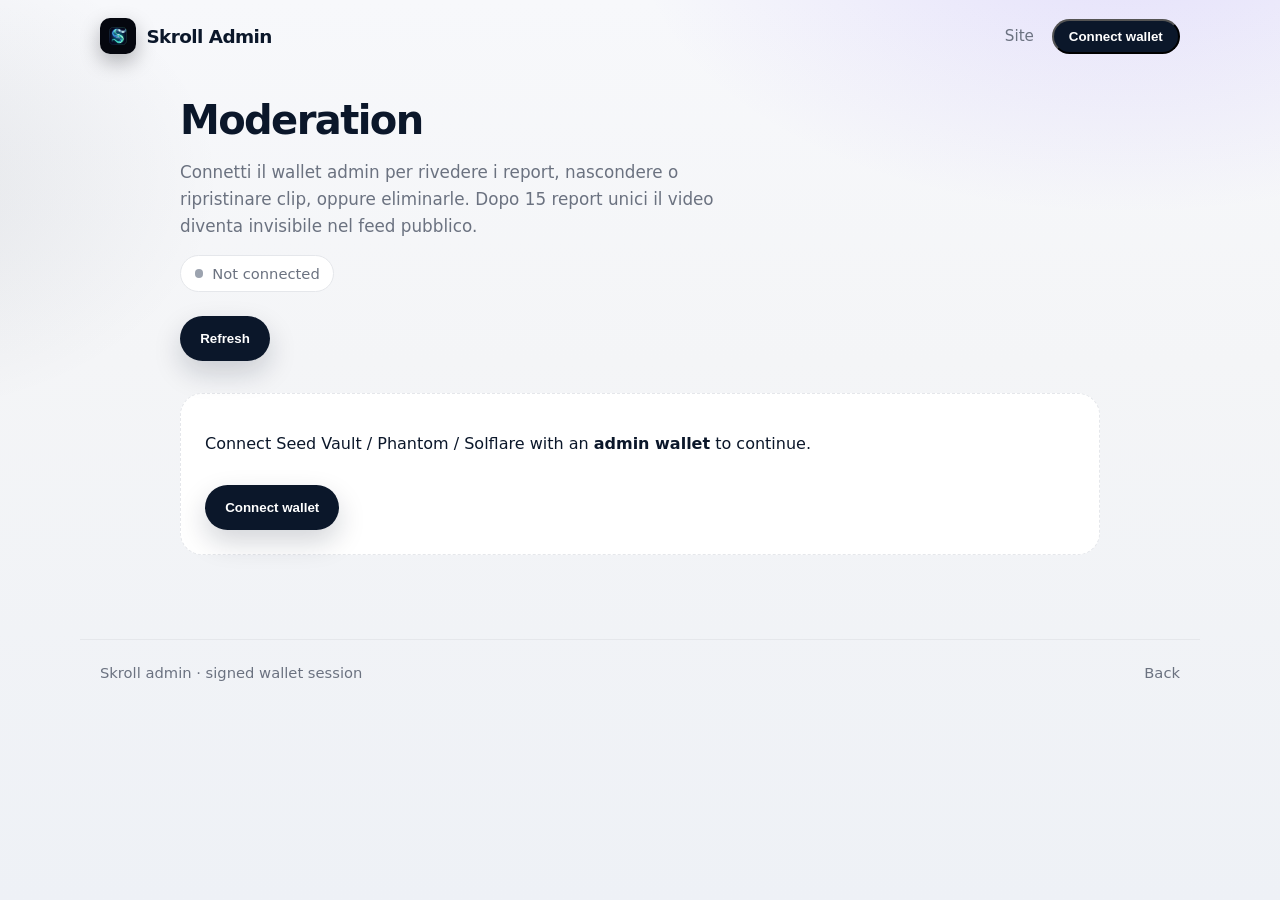
==== commit b794f988: "Update Skroll brand icon and logo." ====
--- a/admin.html
+++ b/admin.html
@@ -20,7 +20,7 @@
 
     <header class="top">
       <a class="brand" href="./">
-        <img src="./icon.png" alt="" width="36" height="36" />
+        <img src="./logo.png" alt="" width="36" height="36" />
         <span>Skroll Admin</span>
       </a>
       <nav>
--- a/styles.css
+++ b/styles.css
@@ -103,7 +103,7 @@
 
 .brand img {
   border-radius: 10px;
-  box-shadow: 0 8px 20px rgba(11, 23, 42, 0.12);
+  box-shadow: 0 8px 20px rgba(5, 7, 15, 0.28);
 }
 
 nav {
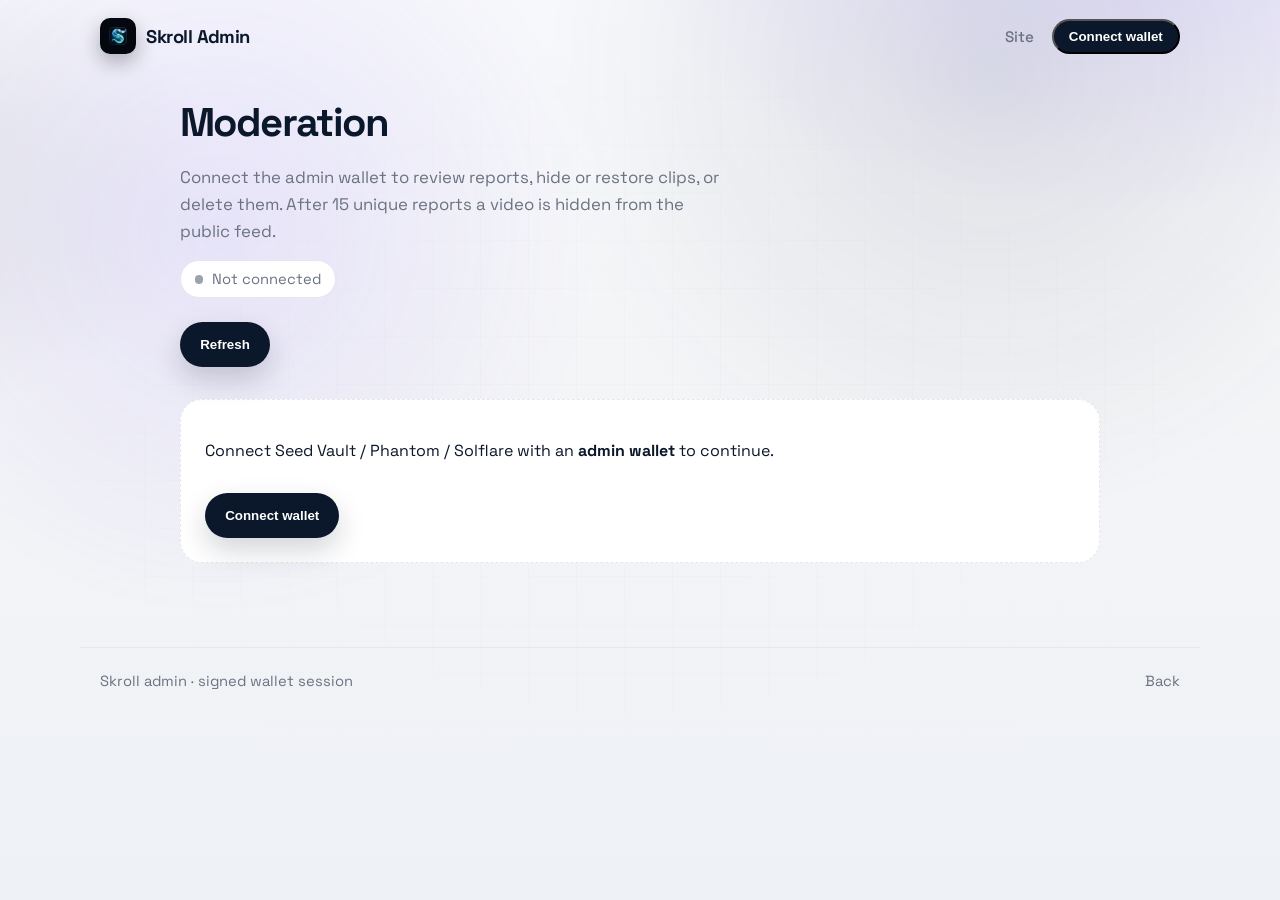
==== commit d5255412: "Switch landing and admin copy back to English." ====
--- a/admin.html
+++ b/admin.html
@@ -9,14 +9,15 @@
     <link rel="preconnect" href="https://fonts.googleapis.com" />
     <link rel="preconnect" href="https://fonts.gstatic.com" crossorigin />
     <link
-      href="https://fonts.googleapis.com/css2?family=Outfit:wght@400;600;700;800&family=Syne:wght@700;800&display=swap"
+      href="https://fonts.googleapis.com/css2?family=Space+Grotesk:wght@400;500;600;700&display=swap"
       rel="stylesheet"
     />
     <link rel="stylesheet" href="./styles.css" />
     <link rel="stylesheet" href="./admin.css" />
   </head>
   <body>
-    <div class="grain" aria-hidden="true"></div>
+    <div class="aurora" aria-hidden="true"></div>
+    <div class="grid-fade" aria-hidden="true"></div>
 
     <header class="top">
       <a class="brand" href="./">
@@ -33,8 +34,8 @@
       <section class="admin-hero">
         <h1>Moderation</h1>
         <p class="lede">
-          Connetti il wallet admin per rivedere i report, nascondere o ripristinare clip, oppure eliminarle.
-          Dopo 15 report unici il video diventa invisibile nel feed pubblico.
+          Connect the admin wallet to review reports, hide or restore clips, or delete them.
+          After 15 unique reports a video is hidden from the public feed.
         </p>
         <div class="session" id="session">
           <span class="dot" id="sessionDot"></span>
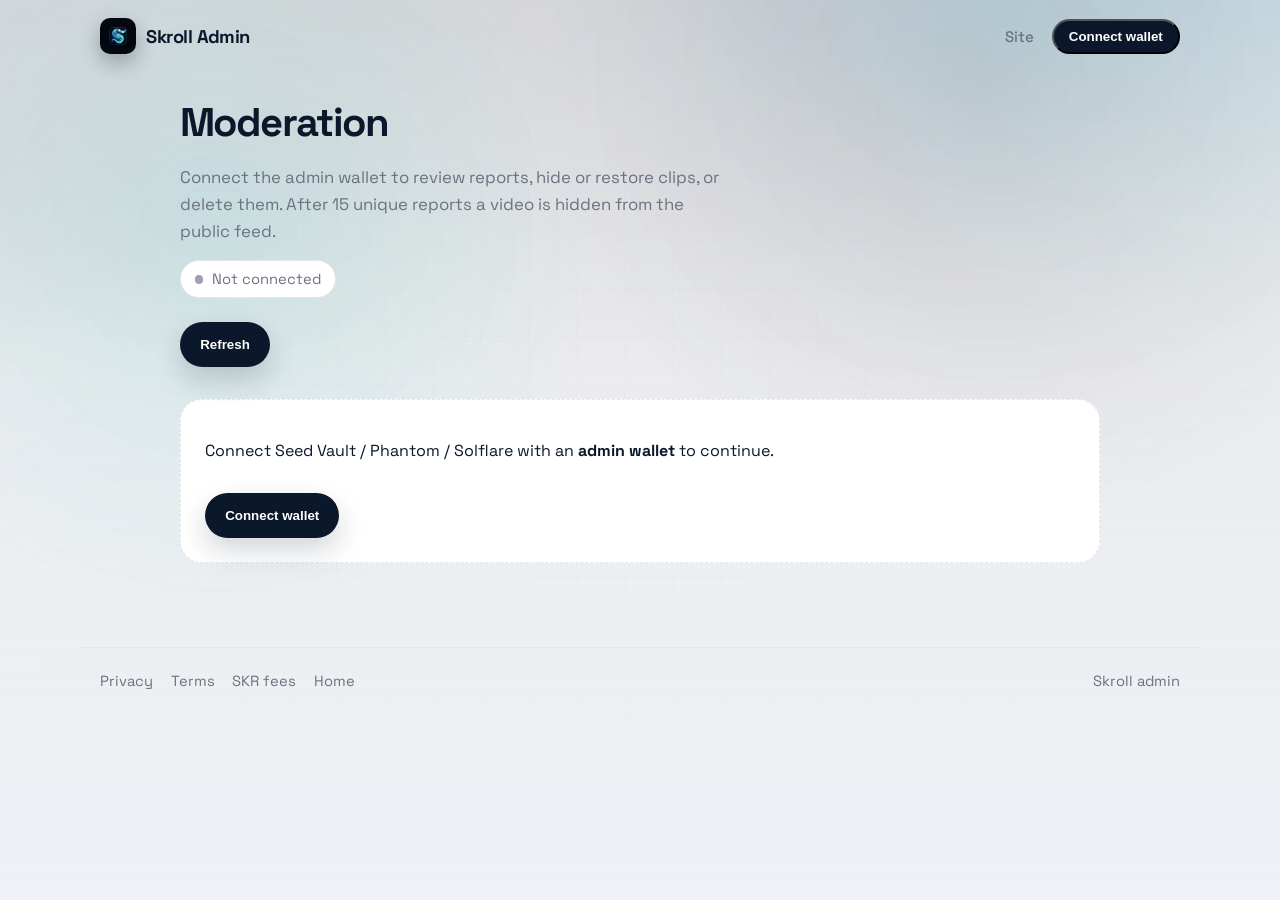
==== commit c0e7464b: "Add background, privacy, terms, and SKR fees pages." ====
--- a/admin.html
+++ b/admin.html
@@ -16,6 +16,7 @@
     <link rel="stylesheet" href="./admin.css" />
   </head>
   <body>
+    <div class="bg-stage" aria-hidden="true"><img src="./bg.jpg" alt="" /></div>
     <div class="aurora" aria-hidden="true"></div>
     <div class="grid-fade" aria-hidden="true"></div>
 
@@ -59,8 +60,13 @@
     </main>
 
     <footer>
-      <span>Skroll admin · signed wallet session</span>
-      <a href="./">Back</a>
+      <div class="footer-links">
+        <a href="./privacy.html">Privacy</a>
+        <a href="./terms.html">Terms</a>
+        <a href="./skr.html">SKR fees</a>
+        <a href="./">Home</a>
+      </div>
+      <span>Skroll admin</span>
     </footer>
 
     <script src="./admin.js"></script>
--- a/styles.css
+++ b/styles.css
@@ -48,6 +48,7 @@
   border-radius: 8px;
 }
 
+.bg-stage,
 .aurora,
 .grid-fade,
 .top,
@@ -57,14 +58,40 @@
   z-index: 1;
 }
 
+.bg-stage {
+  pointer-events: none;
+  position: fixed;
+  inset: 0;
+  z-index: 0;
+  overflow: hidden;
+}
+
+.bg-stage img {
+  width: 100%;
+  height: 100%;
+  object-fit: cover;
+  opacity: 0.28;
+  filter: saturate(0.9) contrast(1.05);
+}
+
+.bg-stage::after {
+  content: "";
+  position: absolute;
+  inset: 0;
+  background:
+    linear-gradient(180deg, rgba(247, 248, 251, 0.5), rgba(244, 245, 247, 0.86) 42%, #eef1f6),
+    radial-gradient(900px 500px at 80% 0%, rgba(0, 196, 180, 0.14), transparent 55%),
+    radial-gradient(700px 420px at 10% 30%, rgba(11, 23, 42, 0.1), transparent 50%);
+}
+
 .aurora {
   pointer-events: none;
   position: fixed;
   inset: -10% -5%;
   z-index: 0;
   background:
-    radial-gradient(circle at 20% 30%, rgba(124, 92, 255, 0.12), transparent 28%),
-    radial-gradient(circle at 75% 15%, rgba(21, 35, 58, 0.1), transparent 32%);
+    radial-gradient(circle at 20% 30%, rgba(0, 196, 180, 0.1), transparent 28%),
+    radial-gradient(circle at 75% 15%, rgba(21, 35, 58, 0.12), transparent 32%);
   filter: blur(8px);
   animation: drift 16s ease-in-out infinite alternate;
 }
@@ -441,9 +468,22 @@
   padding: 1.5rem 1.25rem 2.5rem;
   display: flex;
   justify-content: space-between;
+  gap: 1rem;
+  flex-wrap: wrap;
   color: var(--muted);
   border-top: 1px solid var(--line);
   font-size: 0.92rem;
+}
+
+.footer-links {
+  display: flex;
+  flex-wrap: wrap;
+  gap: 0.85rem 1.1rem;
+  align-items: center;
+}
+
+.footer-links a:hover {
+  color: var(--ink);
 }
 
 .reveal {
